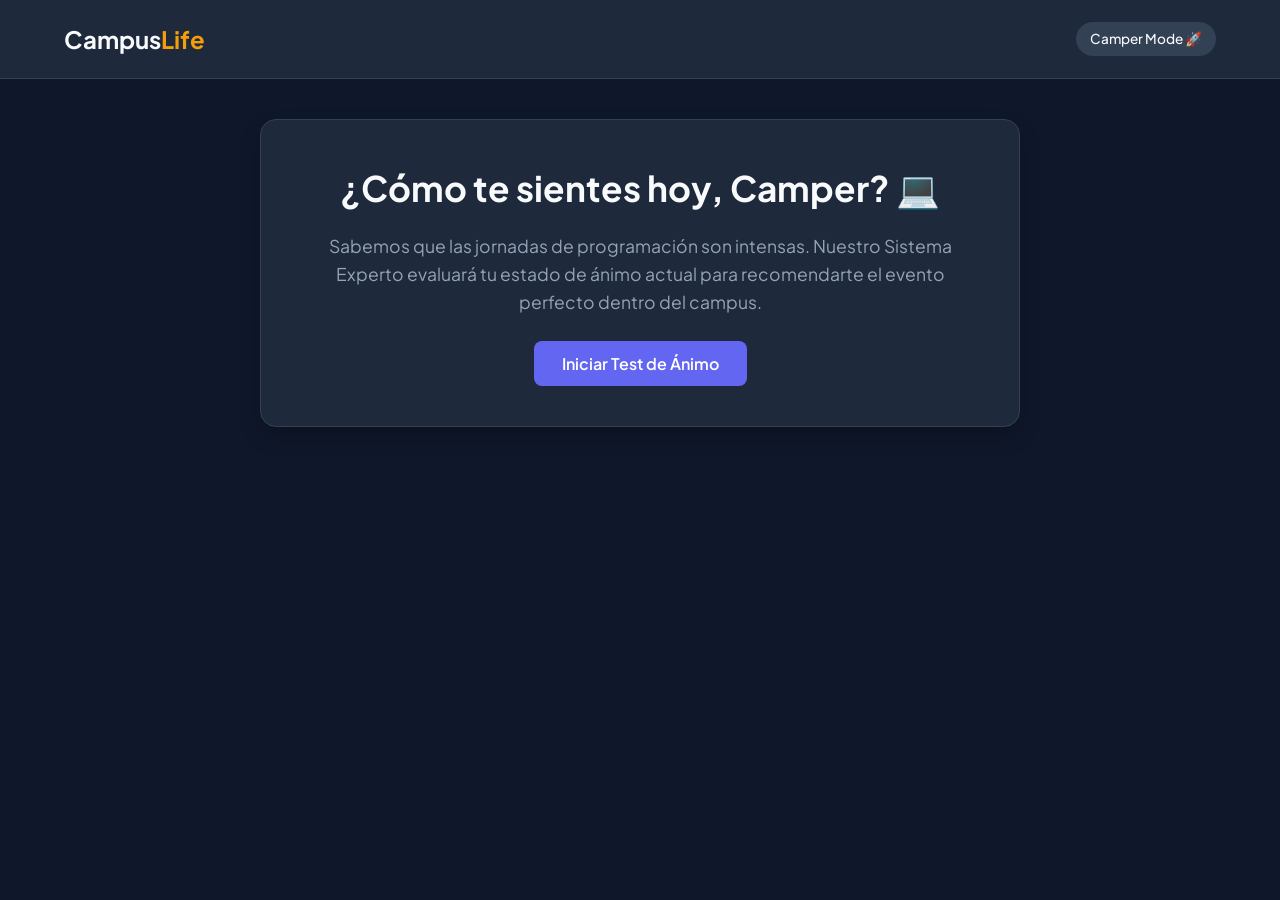
==== index.html @ 6d3b7e1e "feat: :sparkles: Se creó la estructura base de CampusLife" ====
<!DOCTYPE html>
<html lang="es">
<head>
    <meta charset="UTF-8">
    <meta name="viewport" content="width=device-width, initial-scale=1.0">
    <title>Campuslands - Mood Event Matcher</title>
    <link rel="stylesheet" href="css/styles.css">
    <link rel="preconnect" href="https://fonts.googleapis.com">
    <link rel="preconnect" href="https://fonts.gstatic.com" crossorigin>
    <link href="https://fonts.googleapis.com/css2?family=Plus+Jakarta+Sans:wght@400;500;700&display=swap" rel="stylesheet">
</head>
<body>

    <header class="navbar">
        <div class="logo">Campus<span>Life</span></div>
        <div class="user-badge">Camper Mode 🚀</div>
    </header>

    <main class="container">
        <section id="welcome-screen" class="card text-center">
            <h1>¿Cómo te sientes hoy, Camper? 💻</h1>
            <p>Sabemos que las jornadas de programación son intensas. Nuestro Sistema Experto evaluará tu estado de ánimo actual para recomendarte el evento perfecto dentro del campus.</p>
            <button id="start-survey-btn" class="btn btn-primary">Iniciar Test de Ánimo</button>
        </section>

        <section id="survey-screen" class="card hidden">
            <div class="progress-bar-container">
                <div id="progress-bar" class="progress-bar"></div>
            </div>
            <div id="question-container">
                </div>
        </section>

        <section id="results-screen" class="hidden">
            <div class="card result-header">
                <h2>Tu diagnóstico de Camper es: <span id="mood-diagnosis">...</span></h2>
                <p id="mood-description">...</p>
                <button id="retry-btn" class="btn btn-secondary">Repetir Encuesta</button>
            </div>

            <h3 class="section-title">Eventos Recomendados para Ti</h3>
            <div id="events-grid" class="events-grid">
                </div>
        </section>
    </main>

    <script type="module" src="js/app.js"></script>
</body>
</html>
---- css/styles.css ----
:root {
    --bg-color: #0f172a;
    --card-bg: #1e293b;
    --text-main: #f8fafc;
    --text-muted: #94a3b8;
    --primary: #6366f1;
    --primary-hover: #4f46e5;
    --accent: #f59e0b;
    --success: #10b981;
}

* {
    margin: 0;
    padding: 0;
    box-sizing: border-box;
    font-family: 'Plus Jakarta Sans', sans-serif;
}

body {
    background-color: var(--bg-color);
    color: var(--text-main);
    line-height: 1.6;
    padding-bottom: 40px;
}

.navbar {
    display: flex;
    justify-content: space-between;
    align-items: center;
    padding: 20px 5%;
    background-color: var(--card-bg);
    border-bottom: 1px solid #334155;
}

.logo {
    font-size: 1.5rem;
    font-weight: 700;
}

.logo span {
    color: var(--accent);
}

.user-badge {
    background-color: #334155;
    padding: 6px 14px;
    border-radius: 20px;
    font-size: 0.85rem;
    font-weight: 500;
}

.container {
    max-width: 800px;
    margin: 40px auto;
    padding: 0 20px;
}

.card {
    background-color: var(--card-bg);
    padding: 40px;
    border-radius: 16px;
    border: 1px solid #334155;
    box-shadow: 0 10px 25px -5px rgba(0, 0, 0, 0.3);
    margin-bottom: 30px;
}

.text-center {
    text-align: center;
}

h1 {
    font-size: 2.2rem;
    margin-bottom: 15px;
}

p {
    color: var(--text-muted);
    margin-bottom: 25px;
    font-size: 1.1rem;
}

.btn {
    padding: 12px 28px;
    border: none;
    border-radius: 8px;
    font-size: 1rem;
    font-weight: 600;
    cursor: pointer;
    transition: all 0.2s ease;
}

.btn-primary {
    background-color: var(--primary);
    color: white;
}

.btn-primary:hover {
    background-color: var(--primary-hover);
}

.btn-secondary {
    background-color: #475569;
    color: white;
}

.btn-secondary:hover {
    background-color: #334155;
}

.hidden {
    display: none !important;
}

/* Sistema de Encuesta */
.progress-bar-container {
    background-color: #334155;
    height: 6px;
    border-radius: 3px;
    margin-bottom: 30px;
    overflow: hidden;
}

.progress-bar {
    background-color: var(--accent);
    height: 100%;
    width: 0%;
    transition: width 0.3s ease;
}

.options-list {
    display: flex;
    flex-direction: column;
    gap: 15px;
    margin-top: 25px;
}

.option-btn {
    background-color: #334155;
    color: var(--text-main);
    padding: 16px;
    border: 2px solid transparent;
    border-radius: 10px;
    text-align: left;
    cursor: pointer;
    font-size: 1rem;
    transition: all 0.2s;
}

.option-btn:hover {
    border-color: var(--primary);
    background-color: #475569;
}

/* Grid de Eventos */
.section-title {
    margin: 40px 0 20px 0;
    font-size: 1.5rem;
}

.events-grid {
    display: grid;
    grid-template-columns: repeat(auto-fit, minmax(280px, 1fr));
    gap: 20px;
}

.event-card {
    background-color: var(--card-bg);
    border: 1px solid #334155;
    border-radius: 12px;
    overflow: hidden;
    transition: transform 0.2s;
}

.event-card:hover {
    transform: translateY(-5px);
}

.event-content {
    padding: 20px;
}

.event-tag {
    display: inline-block;
    background-color: #312e81;
    color: #a5b4fc;
    padding: 4px 10px;
    border-radius: 4px;
    font-size: 0.75rem;
    font-weight: 700;
    text-transform: uppercase;
    margin-bottom: 12px;
}

.event-title {
    font-size: 1.25rem;
    margin-bottom: 8px;
}

.event-time {
    font-size: 0.85rem;
    color: var(--accent);
    margin-bottom: 10px;
}

.result-header h2 span {
    color: var(--success);
}
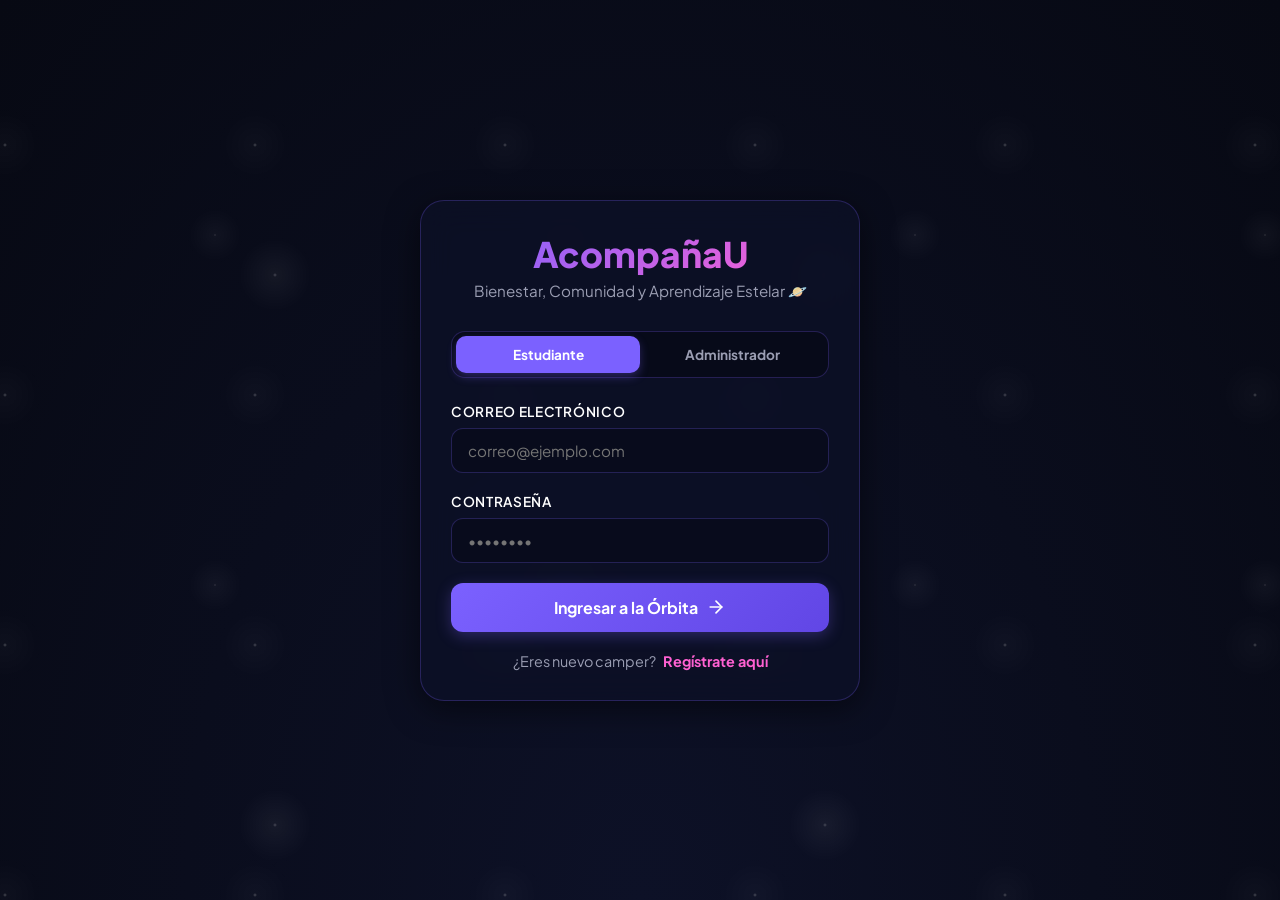
==== commit 1f1482ed: "feat: :sparkles: Actualize el codigo Actualize el codigo implementando varios archivos y con una mej" ====
--- a/index.html
+++ b/index.html
@@ -3,47 +3,460 @@
 <head>
     <meta charset="UTF-8">
     <meta name="viewport" content="width=device-width, initial-scale=1.0">
-    <title>Campuslands - Mood Event Matcher</title>
+    <title>AcompañaU - Portal Camper</title>
     <link rel="stylesheet" href="css/styles.css">
     <link rel="preconnect" href="https://fonts.googleapis.com">
     <link rel="preconnect" href="https://fonts.gstatic.com" crossorigin>
-    <link href="https://fonts.googleapis.com/css2?family=Plus+Jakarta+Sans:wght@400;500;700&display=swap" rel="stylesheet">
+    <link href="https://fonts.googleapis.com/css2?family=Plus+Jakarta+Sans:wght@400;500;600;700;800&display=swap" rel="stylesheet">
 </head>
 <body>
 
-    <header class="navbar">
-        <div class="logo">Campus<span>Life</span></div>
-        <div class="user-badge">Camper Mode 🚀</div>
-    </header>
-
-    <main class="container">
-        <section id="welcome-screen" class="card text-center">
-            <h1>¿Cómo te sientes hoy, Camper? 💻</h1>
-            <p>Sabemos que las jornadas de programación son intensas. Nuestro Sistema Experto evaluará tu estado de ánimo actual para recomendarte el evento perfecto dentro del campus.</p>
-            <button id="start-survey-btn" class="btn btn-primary">Iniciar Test de Ánimo</button>
-        </section>
-
-        <section id="survey-screen" class="card hidden">
-            <div class="progress-bar-container">
-                <div id="progress-bar" class="progress-bar"></div>
-            </div>
-            <div id="question-container">
-                </div>
-        </section>
-
-        <section id="results-screen" class="hidden">
-            <div class="card result-header">
-                <h2>Tu diagnóstico de Camper es: <span id="mood-diagnosis">...</span></h2>
-                <p id="mood-description">...</p>
-                <button id="retry-btn" class="btn btn-secondary">Repetir Encuesta</button>
-            </div>
-
-            <h3 class="section-title">Eventos Recomendados para Ti</h3>
-            <div id="events-grid" class="events-grid">
-                </div>
-        </section>
-    </main>
-
+    <!-- Contenedor del Simulador Móvil (Mobile First) -->
+    <div class="phone-simulator-frame">
+        
+        <!-- Barra de Estado Simulada -->
+        <div class="phone-status-bar">
+            <span id="simulator-time">09:41</span>
+            <div class="phone-status-icons">
+                <!-- SVG señal wifi -->
+                <svg width="12" height="12" viewBox="0 0 24 24" fill="currentColor">
+                    <path d="M12 21l-12-12c2.5-2.5 6-4 12-4s9.5 1.5 12 4l-12 12z"/>
+                </svg>
+                <!-- SVG señal móvil -->
+                <svg width="12" height="12" viewBox="0 0 24 24" fill="currentColor">
+                    <rect x="2" y="14" width="3" height="6" rx="1"/>
+                    <rect x="7" y="11" width="3" height="9" rx="1"/>
+                    <rect x="12" y="7" width="3" height="13" rx="1"/>
+                    <rect x="17" y="3" width="3" height="17" rx="1"/>
+                </svg>
+                <!-- SVG batería -->
+                <svg width="16" height="12" viewBox="0 0 24 24" fill="none" stroke="currentColor" stroke-width="2" stroke-linecap="round">
+                    <rect x="2" y="6" width="16" height="12" rx="2"/>
+                    <line x1="22" y1="10" x2="22" y2="14"/>
+                    <fill>currentColor</fill>
+                </svg>
+            </div>
+        </div>
+
+        <!-- Encabezado de la App -->
+        <header id="app-main-header" class="student-header">
+            <span class="app-brand glow-text-purple">AcompañaU</span>
+            <span id="header-user-badge" class="student-badge">Camper Mode 🚀</span>
+        </header>
+
+        <!-- Área de Contenido Principal (SPA Router) -->
+        <div id="phone-content" class="phone-content-area">
+            
+            <!-- VISTA 0: SETUP DE INTERESES (Filtro inicial) -->
+            <section id="view-setup" class="view-container setup-screen hidden">
+                <div style="margin-top: 10px;">
+                    <h2 class="glow-text-purple" style="font-size: 1.5rem; margin-bottom: 8px;">¡Bienvenido!</h2>
+                    <p style="font-size: 0.85rem; line-height: 1.4;">¿Qué te gusta? Selecciona tus áreas de interés para personalizar tu órbita.</p>
+                </div>
+                <div class="interests-grid" id="setup-interests-list">
+                    <!-- Dinámico: Categorías de intereses -->
+                </div>
+                <button id="setup-continue-btn" class="cosmic-btn">
+                    <span>Continuar</span>
+                    <svg width="16" height="16" viewBox="0 0 24 24" fill="none" stroke="currentColor" stroke-width="2"><path d="M5 12h14M12 5l7 7-7 7"/></svg>
+                </button>
+            </section>
+
+            <!-- VISTA 1: INICIO (Dashboard Estudiante) -->
+            <section id="view-home" class="view-container">
+                <div class="welcome-banner">
+                    <h2 id="home-greeting" style="font-size: 1.15rem; margin-bottom: 4px;">¡Hola, Camper! 💻</h2>
+                    <p style="font-size: 0.75rem; margin-bottom: 0; color: #d0d2ff;">Explora tus actividades programadas y cuida tu bienestar hoy.</p>
+                </div>
+
+                <!-- Calendario de actividades -->
+                <div class="calendar-card">
+                    <div class="calendar-header">
+                        <button class="calendar-nav-btn" id="cal-prev-btn">&lt;</button>
+                        <span id="calendar-month-year">Mayo 2026</span>
+                        <button class="calendar-nav-btn" id="cal-next-btn">&gt;</button>
+                    </div>
+                    <div class="calendar-days-grid" id="calendar-grid">
+                        <!-- Dinámico: Días del calendario -->
+                    </div>
+                </div>
+
+                <!-- Actividades destacadas -->
+                <h3 style="font-size: 1rem; margin-bottom: 12px; font-weight: 700;">Actividades Destacadas</h3>
+                <div id="featured-activities-list">
+                    <!-- Dinámico: Cards horizontales de actividades -->
+                </div>
+            </section>
+
+            <!-- VISTA 2: EXPLORAR -->
+            <section id="view-explore" class="view-container hidden">
+                <div style="margin-bottom: 15px;">
+                    <h2 style="font-size: 1.25rem; margin-bottom: 4px;">Recomendado para ti</h2>
+                    <p style="font-size: 0.75rem; margin-bottom: 0;">Explora las áreas que se alinean con tu perfil.</p>
+                </div>
+
+                <!-- Buscador de actividades -->
+                <div class="form-group" style="margin-bottom: 15px;">
+                    <input type="text" id="explore-search-input" class="form-input" placeholder="Buscar actividades, talleres..." style="padding: 10px 14px; font-size: 0.85rem;">
+                </div>
+
+                <!-- Lista de categorías e intereses -->
+                <div class="explore-cat-grid" id="explore-categories-list">
+                    <!-- Dinámico: Categorías recomendadas con conteo -->
+                </div>
+
+                <!-- Resultados de búsqueda / Categoría seleccionada -->
+                <div id="explore-results-section" style="margin-top: 20px;">
+                    <h3 id="explore-results-title" style="font-size: 0.95rem; margin-bottom: 12px; display: none;">Actividades Disponibles</h3>
+                    <div id="explore-activities-list">
+                        <!-- Dinámico: Lista de actividades filtradas -->
+                    </div>
+                </div>
+            </section>
+
+            <!-- VISTA 3: BIENESTAR (Cuestionarios, Tests, Horarios) -->
+            <section id="view-wellbeing" class="view-container hidden">
+                
+                <!-- Menu Principal de Bienestar -->
+                <div id="wellbeing-menu">
+                    <h2 style="font-size: 1.25rem; margin-bottom: 16px;">Centro de Bienestar</h2>
+                    
+                    <!-- Card 1: ¿Cómo te sientes hoy? -->
+                    <div class="glass-panel" style="padding: 16px; margin-bottom: 16px; border-color: rgba(0, 229, 255, 0.2); cursor: pointer;" id="btn-trigger-mood-check">
+                        <div style="display: flex; align-items: center; gap: 12px; margin-bottom: 8px;">
+                            <span style="font-size: 1.8rem;">❤️</span>
+                            <div>
+                                <h3 style="font-size: 0.95rem; font-weight: 700;">Diagnóstico de Ánimo Diario</h3>
+                                <p style="font-size: 0.7rem; margin-bottom: 0; color: var(--text-dust);">¿Cómo te sientes hoy? Recibe orientación inmediata.</p>
+                            </div>
+                        </div>
+                    </div>
+
+                    <!-- Card 2: Tests Especialistas (Sistema Experto) -->
+                    <div class="glass-panel" style="padding: 16px; margin-bottom: 16px; border-color: rgba(255, 97, 210, 0.2);" id="wellbeing-tests-hub">
+                        <h3 style="font-size: 0.95rem; font-weight: 700; margin-bottom: 10px; color: var(--cosmic-pink);">Tests del Sistema Experto</h3>
+                        <div id="available-expert-tests" style="display: flex; flex-direction: column; gap: 10px;">
+                            <!-- Dinámico: Listado de tests para tomar -->
+                        </div>
+                    </div>
+
+                    <!-- Card 3: Horarios de Soporte y Citas -->
+                    <div class="glass-panel" style="padding: 16px; border-color: rgba(123, 97, 255, 0.2);">
+                        <h3 style="font-size: 0.95rem; font-weight: 700; margin-bottom: 10px; color: var(--cosmic-purple);">Atención de Psicología</h3>
+                        <p style="font-size: 0.75rem; color: var(--text-dust); margin-bottom: 12px;">Agenda una sesión de apoyo confidencial.</p>
+                        
+                        <div class="schedule-item">
+                            <span class="schedule-day">Lunes a Viernes</span>
+                            <span class="schedule-time">8:00 AM - 12:00 PM</span>
+                        </div>
+                        <div class="schedule-item" style="margin-bottom: 15px;">
+                            <span class="schedule-day">Lunes a Viernes</span>
+                            <span class="schedule-time">2:00 PM - 6:00 PM</span>
+                        </div>
+                        
+                        <button id="btn-trigger-appointment-booking" class="cosmic-btn" style="padding: 10px; font-size: 0.85rem;">
+                            <span>Agendar Cita de Bienestar</span>
+                        </button>
+                    </div>
+                </div>
+
+                <!-- Formulario 3.1: Diagnóstico de Ánimo Diario -->
+                <div id="wellbeing-mood-form" class="hidden">
+                    <button class="cosmic-btn cosmic-btn-secondary" style="padding: 6px 12px; font-size: 0.75rem; width: auto; margin-bottom: 15px;" id="btn-back-to-wellbeing-menu">
+                        &larr; Volver
+                    </button>
+                    <h2 class="glow-text-purple" style="font-size: 1.3rem; margin-bottom: 8px;">¿Cómo te sientes hoy?</h2>
+                    <p style="font-size: 0.8rem; line-height: 1.4;">Tu bienestar es importante para nosotros. Selecciona cómo te has sentido en las últimas horas.</p>
+                    
+                    <div class="emoji-selection-row">
+                        <button class="emoji-btn" data-mood="muy-bien" title="Muy bien">😊</button>
+                        <button class="emoji-btn" data-mood="bien" title="Bien">🙂</button>
+                        <button class="emoji-btn" data-mood="regular" title="Regular">😐</button>
+                        <button class="emoji-btn" data-mood="mal" title="Mal">🙁</button>
+                        <button class="emoji-btn" data-mood="muy-mal" title="Muy mal">😩</button>
+                    </div>
+
+                    <div class="difficulty-slider-container">
+                        <p style="font-size: 0.85rem; font-weight: 700; margin-bottom: 5px;">¿Qué tan difícil ha sido realizar tus actividades diarias?</p>
+                        <input type="range" min="0" max="10" value="5" class="difficulty-slider" id="mood-difficulty-slider">
+                        <div class="slider-labels">
+                            <span>Nada difícil (0)</span>
+                            <span id="slider-current-val" style="color: var(--cosmic-blue); font-weight: bold;">5</span>
+                            <span>Muy difícil (10)</span>
+                        </div>
+                    </div>
+
+                    <div class="form-group">
+                        <label for="mood-notes" class="form-label" style="font-size: 0.75rem;">¿Quieres agregar algún detalle? (Opcional)</label>
+                        <textarea id="mood-notes" class="form-input" style="height: 60px; font-size: 0.85rem; resize: none;" placeholder="Comentarios sobre tu día o estrés académico..."></textarea>
+                    </div>
+
+                    <button id="mood-submit-btn" class="cosmic-btn">
+                        <span>Continuar</span>
+                    </button>
+                </div>
+
+                <!-- Formulario 3.2: Ejecución de Test del Sistema Experto -->
+                <div id="wellbeing-test-runner" class="hidden">
+                    <button class="cosmic-btn cosmic-btn-secondary" style="padding: 6px 12px; font-size: 0.75rem; width: auto; margin-bottom: 15px;" id="btn-back-test-runner">
+                        &larr; Cancelar Test
+                    </button>
+                    <h2 id="runner-test-title" class="glow-text-pink" style="font-size: 1.2rem; margin-bottom: 8px;">Test</h2>
+                    <div class="survey-progress-bar">
+                        <div class="survey-progress-fill" id="runner-progress-fill"></div>
+                    </div>
+                    <div id="runner-question-card" class="glass-panel" style="padding: 20px; border-color: rgba(255,255,255,0.05); margin-bottom: 20px;">
+                        <h3 id="runner-question-text" style="font-size: 0.95rem; line-height: 1.4; margin-bottom: 15px;">¿Pregunta?</h3>
+                        <div id="runner-options-container">
+                            <!-- Dinámico: Opciones del test -->
+                        </div>
+                    </div>
+                </div>
+
+                <!-- Formulario 3.3: Agendamiento de Citas -->
+                <div id="wellbeing-booking-form" class="hidden">
+                    <button class="cosmic-btn cosmic-btn-secondary" style="padding: 6px 12px; font-size: 0.75rem; width: auto; margin-bottom: 15px;" id="btn-back-booking-form">
+                        &larr; Volver
+                    </button>
+                    <h2 style="font-size: 1.2rem; margin-bottom: 15px;">Agendar Cita de Psicología</h2>
+                    
+                    <div class="form-group">
+                        <label for="book-date" class="form-label" style="font-size: 0.75rem;">Selecciona una Fecha</label>
+                        <input type="date" id="book-date" class="form-input" required>
+                    </div>
+
+                    <div class="form-group">
+                        <label for="book-time" class="form-label" style="font-size: 0.75rem;">Horario Disponible</label>
+                        <select id="book-time" class="form-select" required>
+                            <option value="09:00 a.m. - 10:00 a.m.">09:00 a.m. - 10:00 a.m.</option>
+                            <option value="10:30 a.m. - 11:30 a.m.">10:30 a.m. - 11:30 a.m.</option>
+                            <option value="02:00 p.m. - 03:00 p.m.">02:00 p.m. - 03:00 p.m.</option>
+                            <option value="04:30 p.m. - 05:30 p.m.">04:30 p.m. - 05:30 p.m.</option>
+                        </select>
+                    </div>
+
+                    <div class="form-group">
+                        <label for="book-reason" class="form-label" style="font-size: 0.75rem;">Motivo de Consulta</label>
+                        <textarea id="book-reason" class="form-input" style="height: 80px; font-size: 0.85rem; resize: none;" placeholder="Breve descripción de cómo te podemos ayudar..." required></textarea>
+                    </div>
+
+                    <button id="book-submit-btn" class="cosmic-btn">
+                        <span>Confirmar y Agendar Cita</span>
+                    </button>
+                </div>
+
+                <!-- Formulario 3.4: Pantalla de Resultados de Test/Evaluaciones -->
+                <div id="wellbeing-results-screen" class="hidden">
+                    <h2 style="font-size: 1.25rem; text-align: center; margin-bottom: 15px;">Resultado del Diagnóstico</h2>
+                    
+                    <div class="glass-panel text-center" style="padding: 24px 20px; border-color: rgba(0, 229, 255, 0.2); margin-bottom: 20px;">
+                        <div id="result-badge-emoji" class="mood-result-avatar">😊</div>
+                        <h3 id="result-diagnosis-title" class="glow-text-purple" style="font-size: 1.15rem; margin-bottom: 10px;">Equilibrado</h3>
+                        <p id="result-diagnosis-desc" style="font-size: 0.8rem; line-height: 1.4; color: var(--text-dust); margin-bottom: 0;">Tu diagnóstico está listo.</p>
+                    </div>
+
+                    <!-- Canales de acción dinámica -->
+                    <div id="result-action-channels" style="display: flex; flex-direction: column; gap: 12px;">
+                        <!-- WhatsApp button -->
+                        <a href="https://wa.me/573000000000?text=Hola,%20soy%20estudiante%20de%20Campuslands%20y%20necesito%20apoyo%20emocional." target="_blank" class="cosmic-btn mood-whatsapp-btn" style="text-decoration: none;" id="result-whatsapp-btn">
+                            <span style="font-size: 1.2rem; margin-right: 4px;">💬</span>
+                            <span>Hablar por WhatsApp</span>
+                        </a>
+
+                        <button id="result-view-schedules-btn" class="cosmic-btn cosmic-btn-secondary">
+                            <span>Ver Horarios de Atención</span>
+                        </button>
+                        
+                        <button id="result-back-home-btn" class="cosmic-btn">
+                            <span>Volver al Inicio</span>
+                        </button>
+                    </div>
+                </div>
+
+            </section>
+
+            <!-- VISTA 4: PERFIL -->
+            <section id="view-profile" class="view-container hidden">
+                <div class="profile-card">
+                    <div id="profile-avatar" style="font-size: 3.5rem; line-height: 80px; width: 80px; height: 80px; border-radius: 50%; border: 2px solid var(--cosmic-purple); box-shadow: 0 0 15px var(--cosmic-purple-glow); background: rgba(255,255,255,0.05); margin: 0 auto 10px auto; display: flex; align-items: center; justify-content: center;">
+                        👨‍🚀
+                    </div>
+                    <h2 id="profile-name" style="font-size: 1.15rem; font-weight: 700; margin-bottom: 2px;">María González</h2>
+                    <p id="profile-info" style="font-size: 0.75rem; color: var(--text-dust); margin-bottom: 0;">Estudiante de Psicología &bull; 4º Semestre</p>
+                </div>
+
+                <div style="display: flex; flex-direction: column; gap: 8px;">
+                    <!-- Mis Intereses -->
+                    <div class="profile-option-row" id="profile-btn-interests">
+                        <div class="profile-option-left">
+                            <span>🌟</span>
+                            <span>Mis áreas de interés</span>
+                        </div>
+                        <span style="color: var(--text-dust); font-size: 0.8rem;">&rsaquo;</span>
+                    </div>
+
+                    <!-- Mis Actividades -->
+                    <div class="profile-option-row" id="profile-btn-activities">
+                        <div class="profile-option-left">
+                            <span>📅</span>
+                            <span>Mis actividades inscritas</span>
+                        </div>
+                        <span style="color: var(--text-dust); font-size: 0.8rem;">&rsaquo;</span>
+                    </div>
+
+                    <!-- Historial de Bienestar -->
+                    <div class="profile-option-row" id="profile-btn-history">
+                        <div class="profile-option-left">
+                            <span>❤️</span>
+                            <span>Historial de bienestar</span>
+                        </div>
+                        <span style="color: var(--text-dust); font-size: 0.8rem;">&rsaquo;</span>
+                    </div>
+
+                    <!-- Mis Citas -->
+                    <div class="profile-option-row" id="profile-btn-appointments">
+                        <div class="profile-option-left">
+                            <span>⏰</span>
+                            <span>Mis citas agendadas</span>
+                        </div>
+                        <span style="color: var(--text-dust); font-size: 0.8rem;">&rsaquo;</span>
+                    </div>
+
+                    <!-- Ver Guías -->
+                    <div class="profile-option-row" id="profile-btn-guides">
+                        <div class="profile-option-left">
+                            <span>📖</span>
+                            <span>Biblioteca de Guías de Bienestar</span>
+                        </div>
+                        <span style="color: var(--text-dust); font-size: 0.8rem;">&rsaquo;</span>
+                    </div>
+
+                    <!-- Cerrar Sesión -->
+                    <div class="profile-option-row" id="profile-btn-logout" style="border-color: rgba(255, 59, 48, 0.2); margin-top: 15px;">
+                        <div class="profile-option-left" style="color: #ff8e89;">
+                            <span>🌌</span>
+                            <span>Salir de la órbita (Cerrar Sesión)</span>
+                        </div>
+                    </div>
+                </div>
+
+                <!-- Sub-Paneles Flotantes/Desplegables en Perfil -->
+                <div id="profile-subpanels-container">
+                    
+                    <!-- Sub-panel: Mis Intereses -->
+                    <div id="subpanel-interests" class="glass-panel hidden" style="padding: 16px; margin-top: 15px; border-color: var(--cosmic-blue);">
+                        <h3 style="font-size: 0.95rem; margin-bottom: 12px;">Editar mis intereses</h3>
+                        <div class="interests-grid" id="profile-interests-edit-list" style="grid-template-columns: 1fr; gap: 8px;">
+                            <!-- Dinámico: Lista de edición de intereses -->
+                        </div>
+                        <button id="profile-save-interests-btn" class="cosmic-btn" style="margin-top: 12px; padding: 10px;">
+                            <span>Guardar Intereses</span>
+                        </button>
+                    </div>
+
+                    <!-- Sub-panel: Mis Actividades -->
+                    <div id="subpanel-activities" class="glass-panel hidden" style="padding: 16px; margin-top: 15px;">
+                        <h3 style="font-size: 0.95rem; margin-bottom: 12px;">Actividades en las que participo</h3>
+                        <div id="profile-enrolled-activities-list">
+                            <!-- Dinámico: Actividades inscritas -->
+                        </div>
+                    </div>
+
+                    <!-- Sub-panel: Historial de Bienestar -->
+                    <div id="subpanel-history" class="glass-panel hidden" style="padding: 16px; margin-top: 15px;">
+                        <h3 style="font-size: 0.95rem; margin-bottom: 12px;">Tus últimos estados de ánimo</h3>
+                        <div id="profile-wellbeing-history-list" class="wellbeing-tracker-log">
+                            <!-- Dinámico: Lista de registros de ánimo -->
+                        </div>
+                    </div>
+
+                    <!-- Sub-panel: Mis Citas -->
+                    <div id="subpanel-appointments" class="glass-panel hidden" style="padding: 16px; margin-top: 15px;">
+                        <h3 style="font-size: 0.95rem; margin-bottom: 12px;">Tus citas de apoyo</h3>
+                        <div id="profile-appointments-list">
+                            <!-- Dinámico: Citas programadas -->
+                        </div>
+                    </div>
+
+                    <!-- Sub-panel: Biblioteca de Guías -->
+                    <div id="subpanel-guides" class="glass-panel hidden" style="padding: 16px; margin-top: 15px;">
+                        <h3 style="font-size: 0.95rem; margin-bottom: 12px;">Biblioteca de Guías y Recursos</h3>
+                        <div id="profile-guides-list" style="display: flex; flex-direction: column; gap: 10px;">
+                            <!-- Dinámico: Lista de guías académicas/emocionales -->
+                        </div>
+                    </div>
+
+                </div>
+            </section>
+        </div>
+
+        <!-- DETALLE DE ACTIVIDAD (Drawer Flotante overlay) -->
+        <div id="activity-detail-drawer" class="activity-overlay hidden">
+            <button class="overlay-close-btn" id="btn-close-activity-drawer">&times;</button>
+            <img src="" alt="Banner de Actividad" class="activity-overlay-image" id="activity-drawer-img">
+            
+            <div class="activity-detail-body">
+                <span class="activity-card-category" id="activity-drawer-category">Categoría</span>
+                <h2 id="activity-drawer-title" style="font-size: 1.3rem; margin: 4px 0 12px 0; line-height: 1.3;">Título de Actividad</h2>
+                
+                <div class="detail-info-row">
+                    <!-- SVG Calendario -->
+                    <svg viewBox="0 0 24 24" stroke-width="2" stroke-linecap="round" stroke-linejoin="round"><rect x="3" y="4" width="18" height="18" rx="2" ry="2"></rect><line x1="16" y1="2" x2="16" y2="6"></line><line x1="8" y1="2" x2="8" y2="6"></line><line x1="3" y1="10" x2="21" y2="10"></line></svg>
+                    <span id="activity-drawer-date">24 de Mayo, 2026</span>
+                </div>
+                
+                <div class="detail-info-row">
+                    <!-- SVG Reloj -->
+                    <svg viewBox="0 0 24 24" stroke-width="2" stroke-linecap="round" stroke-linejoin="round"><circle cx="12" cy="12" r="10"></circle><polyline points="12 6 12 12 16 14"></polyline></svg>
+                    <span id="activity-drawer-time">4:00 p.m. - 6:00 p.m.</span>
+                </div>
+
+                <div class="detail-info-row">
+                    <!-- SVG Pin ubicación -->
+                    <svg viewBox="0 0 24 24" stroke-width="2" stroke-linecap="round" stroke-linejoin="round"><path d="M21 10c0 7-9 13-9 13s-9-6-9-13a9 9 0 0 1 18 0z"></path><circle cx="12" cy="10" r="3"></circle></svg>
+                    <span id="activity-drawer-location">Aula de Arte, Bloque C</span>
+                </div>
+
+                <div class="detail-info-row" style="margin-bottom: 20px;">
+                    <!-- SVG Grupo de Personas -->
+                    <svg viewBox="0 0 24 24" stroke-width="2" stroke-linecap="round" stroke-linejoin="round"><path d="M17 21v-2a4 4 0 0 0-4-4H5a4 4 0 0 0-4 4v2"></path><circle cx="9" cy="7" r="4"></circle><path d="M23 21v-2a4 4 0 0 0-3-3.87"></path><path d="M16 3.13a4 4 0 0 1 0 7.75"></path></svg>
+                    <span id="activity-drawer-spots">Cupos disponibles: 15</span>
+                </div>
+
+                <div style="border-top: 1px solid rgba(255,255,255,0.1); padding-top: 15px; margin-bottom: 25px;">
+                    <h3 style="font-size: 0.95rem; margin-bottom: 8px; font-weight: 700;">Descripción</h3>
+                    <p style="font-size: 0.8rem; line-height: 1.5; color: var(--text-dust);" id="activity-drawer-desc">Descripción detallada...</p>
+                </div>
+
+                <button id="activity-drawer-action-btn" class="cosmic-btn">
+                    <span>Inscribirme en esta actividad</span>
+                </button>
+            </div>
+        </div>
+
+        <!-- Barra de Navegación Inferior -->
+        <nav id="app-nav-bar" class="bottom-nav-bar">
+            <div class="nav-item active" data-view="home">
+                <svg viewBox="0 0 24 24" stroke-width="2" stroke-linecap="round" stroke-linejoin="round"><path d="M3 9l9-7 9 7v11a2 2 0 0 1-2 2H5a2 2 0 0 1-2-2z"></path><polyline points="9 22 9 12 15 12 15 22"></polyline></svg>
+                <span>Inicio</span>
+            </div>
+            <div class="nav-item" data-view="explore">
+                <svg viewBox="0 0 24 24" stroke-width="2" stroke-linecap="round" stroke-linejoin="round"><circle cx="11" cy="11" r="8"></circle><line x1="21" y1="21" x2="16.65" y2="16.65"></line></svg>
+                <span>Explorar</span>
+            </div>
+            <div class="nav-item" data-view="wellbeing">
+                <svg viewBox="0 0 24 24" stroke-width="2" stroke-linecap="round" stroke-linejoin="round"><path d="M20.84 4.61a5.5 5.5 0 0 0-7.78 0L12 5.67l-1.06-1.06a5.5 5.5 0 0 0-7.78 7.78l1.06 1.06L12 21.23l7.78-7.78 1.06-1.06a5.5 5.5 0 0 0 0-7.78z"></path></svg>
+                <span>Bienestar</span>
+            </div>
+            <div class="nav-item" data-view="profile">
+                <svg viewBox="0 0 24 24" stroke-width="2" stroke-linecap="round" stroke-linejoin="round"><path d="M20 21v-2a4 4 0 0 0-4-4H8a4 4 0 0 0-4 4v2"></path><circle cx="12" cy="7" r="4"></circle></svg>
+                <span>Perfil</span>
+            </div>
+        </nav>
+
+    </div>
+
+    <!-- Cargar Scripts Modulares -->
     <script type="module" src="js/app.js"></script>
 </body>
 </html>
--- a/css/styles.css
+++ b/css/styles.css
@@ -1,207 +1,1010 @@
+/* AcompañaU - Cosmic Design System (Estilo del Espacio Exterior) */
+
 :root {
-    --bg-color: #0f172a;
-    --card-bg: #1e293b;
-    --text-main: #f8fafc;
-    --text-muted: #94a3b8;
-    --primary: #6366f1;
-    --primary-hover: #4f46e5;
-    --accent: #f59e0b;
-    --success: #10b981;
+    --space-bg-dark: #070913;
+    --space-bg-light: #0d1127;
+    --space-card: rgba(13, 17, 39, 0.75);
+    --space-card-hover: rgba(22, 28, 61, 0.85);
+    --space-border: rgba(123, 97, 255, 0.25);
+    --space-border-hover: rgba(255, 97, 210, 0.4);
+    
+    /* Cosmic Palette */
+    --cosmic-purple: #7b61ff;
+    --cosmic-purple-glow: rgba(123, 97, 255, 0.4);
+    --cosmic-pink: #ff61d2;
+    --cosmic-blue: #00e5ff;
+    
+    /* Risk Levels (Aurora-inspired) */
+    --aurora-green: #00e5a3;
+    --nova-orange: #ff9100;
+    --supernova-red: #ff3b30;
+    
+    /* Text Colors */
+    --text-stellar: #ffffff;
+    --text-dust: #9b9eb3;
+    --text-dark: #121420;
+    
+    /* Device Sizing */
+    --mobile-width: 412px;
+    --mobile-height: 846px;
 }
 
 * {
     margin: 0;
     padding: 0;
     box-sizing: border-box;
-    font-family: 'Plus Jakarta Sans', sans-serif;
-}
-
+    font-family: 'Plus Jakarta Sans', 'Segoe UI', Tahoma, Geneva, Verdana, sans-serif;
+    -webkit-tap-highlight-color: transparent;
+}
+
+/* Cosmic Twinkling Stars Background */
 body {
-    background-color: var(--bg-color);
-    color: var(--text-main);
-    line-height: 1.6;
-    padding-bottom: 40px;
-}
-
-.navbar {
+    background: radial-gradient(ellipse at bottom, var(--space-bg-light) 0%, var(--space-bg-dark) 100%);
+    color: var(--text-stellar);
+    min-height: 100vh;
+    display: flex;
+    justify-content: center;
+    align-items: center;
+    overflow-x: hidden;
+    position: relative;
+}
+
+body::before {
+    content: "";
+    position: fixed;
+    top: 0;
+    left: 0;
+    width: 100%;
+    height: 100%;
+    background-image: 
+        radial-gradient(white, rgba(255,255,255,.2) 2px, transparent 40px),
+        radial-gradient(white, rgba(255,255,255,.15) 1px, transparent 30px),
+        radial-gradient(white, rgba(255,255,255,.1) 2px, transparent 40px);
+    background-size: 550px 550px, 350px 350px, 250px 250px;
+    background-position: 0 0, 40px 60px, 130px 270px;
+    opacity: 0.25;
+    animation: stars-twinkle 60s linear infinite;
+    z-index: -1;
+    pointer-events: none;
+}
+
+@keyframes stars-twinkle {
+    from { background-position: 0 0, 40px 60px, 130px 270px; }
+    to { background-position: 550px 1100px, 390px 760px, 130px 870px; }
+}
+
+/* Neon Glow Effect */
+.glow-text-purple {
+    text-shadow: 0 0 10px var(--cosmic-purple-glow);
+}
+
+.glow-text-pink {
+    text-shadow: 0 0 10px rgba(255, 97, 210, 0.4);
+}
+
+/* Glassmorphism Panel base */
+.glass-panel {
+    background: var(--space-card);
+    backdrop-filter: blur(16px);
+    -webkit-backdrop-filter: blur(16px);
+    border: 1px solid var(--space-border);
+    border-radius: 24px;
+    box-shadow: 0 8px 32px 0 rgba(0, 0, 0, 0.5);
+    transition: all 0.3s cubic-bezier(0.25, 0.8, 0.25, 1);
+}
+
+/* Layout for Mobile Device Simulator (on Desktop) */
+.phone-simulator-frame {
+    width: var(--mobile-width);
+    height: var(--mobile-height);
+    border: 10px solid #1a1e36;
+    border-radius: 40px;
+    position: relative;
+    overflow: hidden;
+    box-shadow: 0 25px 60px -15px rgba(0, 0, 0, 0.8), 0 0 30px var(--cosmic-purple-glow);
+    background: radial-gradient(circle at top, #11142c 0%, var(--space-bg-dark) 100%);
+    display: flex;
+    flex-direction: column;
+}
+
+/* Phone Status Bar Simulation */
+.phone-status-bar {
+    height: 34px;
     display: flex;
     justify-content: space-between;
     align-items: center;
-    padding: 20px 5%;
-    background-color: var(--card-bg);
-    border-bottom: 1px solid #334155;
-}
-
-.logo {
-    font-size: 1.5rem;
+    padding: 0 24px;
+    font-size: 0.75rem;
+    font-weight: 600;
+    color: var(--text-stellar);
+    background: rgba(0, 0, 0, 0.15);
+    z-index: 10;
+}
+
+.phone-status-icons {
+    display: flex;
+    gap: 6px;
+}
+
+/* Main Content Container inside Simulator */
+.phone-content-area {
+    flex: 1;
+    overflow-y: auto;
+    display: flex;
+    flex-direction: column;
+    position: relative;
+    padding-bottom: 70px; /* space for bottom nav */
+}
+
+/* Scrollbar styling */
+.phone-content-area::-webkit-scrollbar,
+.admin-scroll::-webkit-scrollbar {
+    width: 6px;
+}
+.phone-content-area::-webkit-scrollbar-thumb,
+.admin-scroll::-webkit-scrollbar-thumb {
+    background: var(--space-border);
+    border-radius: 3px;
+}
+
+/* Custom layout for Auth pages (not constrained to phone, or look like dynamic screens) */
+.auth-container {
+    width: 100%;
+    max-width: 440px;
+    padding: 30px;
+    margin: 20px;
+}
+
+.auth-header {
+    text-align: center;
+    margin-bottom: 30px;
+}
+
+.auth-logo {
+    font-size: 2.2rem;
+    font-weight: 800;
+    background: linear-gradient(135deg, var(--cosmic-purple) 0%, var(--cosmic-pink) 100%);
+    -webkit-background-clip: text;
+    -webkit-text-fill-color: transparent;
+    margin-bottom: 5px;
+}
+
+.auth-subtitle {
+    color: var(--text-dust);
+    font-size: 0.95rem;
+}
+
+/* Common Forms Controls */
+.form-group {
+    margin-bottom: 20px;
+}
+
+.form-label {
+    display: block;
+    margin-bottom: 8px;
+    font-size: 0.85rem;
+    font-weight: 600;
+    color: var(--text-stellar);
+    text-transform: uppercase;
+    letter-spacing: 0.05em;
+}
+
+.form-input {
+    width: 100%;
+    background: rgba(8, 10, 24, 0.6);
+    border: 1px solid var(--space-border);
+    border-radius: 12px;
+    padding: 12px 16px;
+    color: var(--text-stellar);
+    font-size: 0.95rem;
+    outline: none;
+    transition: all 0.3s;
+}
+
+.form-input:focus {
+    border-color: var(--cosmic-purple);
+    box-shadow: 0 0 10px rgba(123, 97, 255, 0.3);
+}
+
+.form-select {
+    width: 100%;
+    background: #0d1127;
+    border: 1px solid var(--space-border);
+    border-radius: 12px;
+    padding: 12px 16px;
+    color: var(--text-stellar);
+    font-size: 0.95rem;
+    outline: none;
+    cursor: pointer;
+    appearance: none;
+    background-image: url("data:image/svg+xml,%3Csvg xmlns='http://www.w3.org/2000/svg' width='24' height='24' viewBox='0 0 24 24' fill='none' stroke='%237b61ff' stroke-width='2' stroke-linecap='round' stroke-linejoin='round'%3E%3Cpolyline points='6 9 12 15 18 9'%3E%3C/polyline%3E%3C/svg%3E");
+    background-repeat: no-repeat;
+    background-position: right 16px center;
+    background-size: 16px;
+}
+
+.form-select:focus {
+    border-color: var(--cosmic-purple);
+}
+
+/* Buttons */
+.cosmic-btn {
+    width: 100%;
+    background: linear-gradient(135deg, var(--cosmic-purple) 0%, #6146e5 100%);
+    color: white;
+    padding: 14px 20px;
+    border: none;
+    border-radius: 12px;
+    font-size: 1rem;
     font-weight: 700;
-}
-
-.logo span {
-    color: var(--accent);
-}
-
-.user-badge {
-    background-color: #334155;
-    padding: 6px 14px;
+    cursor: pointer;
+    transition: all 0.3s cubic-bezier(0.175, 0.885, 0.32, 1.275);
+    box-shadow: 0 4px 15px rgba(123, 97, 255, 0.3);
+    display: flex;
+    justify-content: center;
+    align-items: center;
+    gap: 8px;
+}
+
+.cosmic-btn:hover {
+    transform: translateY(-2px);
+    box-shadow: 0 6px 20px rgba(123, 97, 255, 0.5);
+    background: linear-gradient(135deg, #917aff 0%, var(--cosmic-purple) 100%);
+}
+
+.cosmic-btn:active {
+    transform: translateY(1px);
+}
+
+.cosmic-btn-secondary {
+    background: rgba(255, 255, 255, 0.05);
+    border: 1px solid var(--space-border);
+    box-shadow: none;
+}
+
+.cosmic-btn-secondary:hover {
+    background: rgba(255, 255, 255, 0.1);
+    border-color: var(--cosmic-pink);
+    box-shadow: 0 4px 15px rgba(255, 97, 210, 0.2);
+}
+
+/* Toggle role tabs in Login */
+.auth-roles-tabs {
+    display: flex;
+    background: rgba(8, 10, 24, 0.8);
+    border-radius: 14px;
+    padding: 4px;
+    margin-bottom: 25px;
+    border: 1px solid var(--space-border);
+}
+
+.auth-role-tab {
+    flex: 1;
+    text-align: center;
+    padding: 10px;
+    font-weight: 700;
+    font-size: 0.85rem;
+    cursor: pointer;
+    border-radius: 10px;
+    transition: all 0.3s;
+    color: var(--text-dust);
+}
+
+.auth-role-tab.active {
+    background: var(--cosmic-purple);
+    color: var(--text-stellar);
+    box-shadow: 0 4px 10px rgba(123, 97, 255, 0.3);
+}
+
+/* Avatar Selection Grid */
+.avatar-selection-grid {
+    display: grid;
+    grid-template-columns: repeat(4, 1fr);
+    gap: 10px;
+    margin-bottom: 20px;
+}
+
+.avatar-option {
+    border: 2px solid var(--space-border);
+    border-radius: 12px;
+    padding: 8px;
+    cursor: pointer;
+    text-align: center;
+    transition: all 0.3s;
+    background: rgba(255, 255, 255, 0.02);
+}
+
+.avatar-option img {
+    width: 100%;
+    max-width: 45px;
+    height: auto;
+    filter: drop-shadow(0 0 5px rgba(255,255,255,0.1));
+}
+
+.avatar-option:hover {
+    border-color: var(--cosmic-pink);
+    transform: scale(1.05);
+}
+
+.avatar-option.selected {
+    border-color: var(--cosmic-blue);
+    background: rgba(0, 229, 255, 0.1);
+    box-shadow: 0 0 10px rgba(0, 229, 255, 0.2);
+}
+
+.auth-footer-link {
+    text-align: center;
+    margin-top: 20px;
+    font-size: 0.9rem;
+    color: var(--text-dust);
+}
+
+.auth-footer-link a {
+    color: var(--cosmic-pink);
+    text-decoration: none;
+    font-weight: 700;
+    margin-left: 5px;
+}
+
+.auth-footer-link a:hover {
+    text-decoration: underline;
+}
+
+/* Student SPA Views Navigation */
+.bottom-nav-bar {
+    position: absolute;
+    bottom: 0;
+    left: 0;
+    width: 100%;
+    height: 64px;
+    background: rgba(9, 11, 28, 0.95);
+    border-top: 1px solid var(--space-border);
+    display: flex;
+    justify-content: space-around;
+    align-items: center;
+    z-index: 100;
+    backdrop-filter: blur(10px);
+}
+
+.nav-item {
+    display: flex;
+    flex-direction: column;
+    align-items: center;
+    color: var(--text-dust);
+    cursor: pointer;
+    font-size: 0.65rem;
+    font-weight: 600;
+    transition: all 0.3s;
+    padding: 6px 12px;
+}
+
+.nav-item svg {
+    width: 20px;
+    height: 20px;
+    margin-bottom: 4px;
+    stroke: currentColor;
+    fill: none;
+    transition: all 0.3s;
+}
+
+.nav-item.active {
+    color: var(--cosmic-pink);
+}
+
+.nav-item.active svg {
+    stroke: var(--cosmic-pink);
+    filter: drop-shadow(0 0 5px rgba(255, 97, 210, 0.5));
+}
+
+/* Student Screens Layouts */
+.student-header {
+    display: flex;
+    justify-content: space-between;
+    align-items: center;
+    padding: 16px 20px;
+    background: rgba(13, 17, 39, 0.4);
+    border-bottom: 1px solid rgba(123, 97, 255, 0.1);
+}
+
+.app-brand {
+    font-weight: 800;
+    font-size: 1.15rem;
+    background: linear-gradient(135deg, var(--cosmic-purple) 0%, var(--cosmic-pink) 100%);
+    -webkit-background-clip: text;
+    -webkit-text-fill-color: transparent;
+}
+
+.student-badge {
+    background: rgba(123, 97, 255, 0.15);
+    border: 1px solid var(--space-border);
+    padding: 4px 10px;
+    border-radius: 12px;
+    font-size: 0.7rem;
+    font-weight: 700;
+    color: var(--cosmic-blue);
+}
+
+.view-container {
+    padding: 20px;
+    flex: 1;
+    display: flex;
+    flex-direction: column;
+}
+
+/* Screen Welcome Setup Interest */
+.setup-screen {
+    text-align: center;
+    display: flex;
+    flex-direction: column;
+    height: 100%;
+    justify-content: space-between;
+}
+
+.interests-grid {
+    display: grid;
+    grid-template-columns: 1fr;
+    gap: 12px;
+    margin: 20px 0;
+}
+
+.interest-item {
+    background: var(--space-card);
+    border: 1px solid var(--space-border);
+    border-radius: 16px;
+    padding: 14px 20px;
+    cursor: pointer;
+    display: flex;
+    align-items: center;
+    gap: 14px;
+    font-weight: 700;
+    text-align: left;
+    transition: all 0.3s;
+}
+
+.interest-item:hover {
+    border-color: var(--cosmic-pink);
+    background: var(--space-card-hover);
+}
+
+.interest-item.selected {
+    border-color: var(--cosmic-blue);
+    background: rgba(0, 229, 255, 0.1);
+    box-shadow: 0 0 12px rgba(0, 229, 255, 0.15);
+}
+
+.interest-emoji {
+    font-size: 1.3rem;
+    background: rgba(255,255,255,0.05);
+    width: 38px;
+    height: 38px;
+    border-radius: 50%;
+    display: flex;
+    align-items: center;
+    justify-content: center;
+}
+
+/* Welcome Banner */
+.welcome-banner {
+    background: linear-gradient(135deg, rgba(123, 97, 255, 0.3) 0%, rgba(255, 97, 210, 0.1) 100%);
+    border: 1px solid var(--space-border);
     border-radius: 20px;
+    padding: 16px;
+    margin-bottom: 20px;
+    position: relative;
+    overflow: hidden;
+}
+
+/* Calendar Styling */
+.calendar-card {
+    background: var(--space-card);
+    border: 1px solid var(--space-border);
+    border-radius: 20px;
+    padding: 16px;
+    margin-bottom: 20px;
+}
+
+.calendar-header {
+    display: flex;
+    justify-content: space-between;
+    align-items: center;
+    margin-bottom: 12px;
+    font-weight: 700;
+    font-size: 0.95rem;
+}
+
+.calendar-nav-btn {
+    background: none;
+    border: none;
+    color: var(--cosmic-purple);
+    font-weight: 800;
+    cursor: pointer;
+    font-size: 1.1rem;
+}
+
+.calendar-days-grid {
+    display: grid;
+    grid-template-columns: repeat(7, 1fr);
+    text-align: center;
+    font-size: 0.75rem;
+    gap: 6px;
+}
+
+.calendar-day-label {
+    color: var(--text-dust);
+    font-weight: 600;
+    margin-bottom: 6px;
+}
+
+.calendar-day {
+    padding: 6px 0;
+    border-radius: 8px;
+    font-weight: 600;
+    color: var(--text-stellar);
+    position: relative;
+}
+
+.calendar-day.inactive {
+    color: #404461;
+}
+
+.calendar-day.has-event {
+    background: rgba(123, 97, 255, 0.2);
+    border: 1px solid var(--cosmic-purple);
+    cursor: pointer;
+}
+
+.calendar-day.has-event:hover {
+    background: rgba(255, 97, 210, 0.25);
+    border-color: var(--cosmic-pink);
+}
+
+.calendar-day.has-event::after {
+    content: "";
+    position: absolute;
+    bottom: 3px;
+    left: 50%;
+    transform: translateX(-50%);
+    width: 4px;
+    height: 4px;
+    background-color: var(--cosmic-pink);
+    border-radius: 50%;
+}
+
+.calendar-day.today {
+    background: var(--cosmic-blue);
+    color: var(--text-dark);
+}
+
+/* Event List Card */
+.activity-card-horizontal {
+    background: var(--space-card);
+    border: 1px solid var(--space-border);
+    border-radius: 16px;
+    padding: 12px;
+    margin-bottom: 12px;
+    cursor: pointer;
+    display: flex;
+    gap: 12px;
+    transition: all 0.3s;
+}
+
+.activity-card-horizontal:hover {
+    border-color: var(--cosmic-pink);
+    background: var(--space-card-hover);
+    transform: translateY(-2px);
+}
+
+.activity-img-thumb {
+    width: 70px;
+    height: 70px;
+    border-radius: 12px;
+    object-fit: cover;
+    border: 1px solid var(--space-border);
+}
+
+.activity-card-body {
+    flex: 1;
+    display: flex;
+    flex-direction: column;
+    justify-content: center;
+}
+
+.activity-card-category {
+    font-size: 0.65rem;
+    font-weight: 700;
+    color: var(--cosmic-pink);
+    text-transform: uppercase;
+    margin-bottom: 2px;
+}
+
+.activity-card-title {
     font-size: 0.85rem;
-    font-weight: 500;
-}
-
-.container {
-    max-width: 800px;
-    margin: 40px auto;
-    padding: 0 20px;
-}
-
-.card {
-    background-color: var(--card-bg);
-    padding: 40px;
+    font-weight: 700;
+    line-height: 1.2;
+    margin-bottom: 4px;
+}
+
+.activity-card-time {
+    font-size: 0.7rem;
+    color: var(--text-dust);
+    display: flex;
+    align-items: center;
+    gap: 4px;
+}
+
+/* Explore Grid */
+.explore-cat-grid {
+    display: grid;
+    grid-template-columns: repeat(2, 1fr);
+    gap: 12px;
+    margin-top: 15px;
+}
+
+.explore-cat-card {
+    background: var(--space-card);
+    border: 1px solid var(--space-border);
     border-radius: 16px;
-    border: 1px solid #334155;
-    box-shadow: 0 10px 25px -5px rgba(0, 0, 0, 0.3);
-    margin-bottom: 30px;
-}
-
-.text-center {
+    padding: 16px;
+    cursor: pointer;
+    text-align: left;
+    transition: all 0.3s;
+}
+
+.explore-cat-card:hover {
+    border-color: var(--cosmic-pink);
+    transform: translateY(-3px);
+    background: var(--space-card-hover);
+}
+
+.explore-cat-title {
+    font-size: 0.9rem;
+    font-weight: 700;
+    margin-top: 10px;
+}
+
+.explore-cat-count {
+    font-size: 0.75rem;
+    color: var(--text-dust);
+    margin-top: 2px;
+}
+
+/* Mood Check Form */
+.emoji-selection-row {
+    display: flex;
+    justify-content: space-between;
+    margin: 20px 0;
+}
+
+.emoji-btn {
+    background: none;
+    border: 2px solid transparent;
+    border-radius: 50%;
+    width: 52px;
+    height: 52px;
+    font-size: 1.8rem;
+    cursor: pointer;
+    display: flex;
+    align-items: center;
+    justify-content: center;
+    transition: all 0.3s;
+}
+
+.emoji-btn:hover {
+    background: rgba(255, 255, 255, 0.05);
+    transform: scale(1.1);
+}
+
+.emoji-btn.selected {
+    border-color: var(--cosmic-blue);
+    background: rgba(0, 229, 255, 0.15);
+    box-shadow: 0 0 15px rgba(0, 229, 255, 0.4);
+}
+
+.difficulty-slider-container {
+    margin: 30px 0;
     text-align: center;
 }
 
-h1 {
-    font-size: 2.2rem;
-    margin-bottom: 15px;
-}
-
-p {
-    color: var(--text-muted);
-    margin-bottom: 25px;
-    font-size: 1.1rem;
-}
-
-.btn {
-    padding: 12px 28px;
-    border: none;
-    border-radius: 8px;
-    font-size: 1rem;
+.difficulty-slider {
+    width: 100%;
+    -webkit-appearance: none;
+    background: #1b203c;
+    height: 8px;
+    border-radius: 4px;
+    outline: none;
+    margin: 15px 0;
+}
+
+.difficulty-slider::-webkit-slider-thumb {
+    -webkit-appearance: none;
+    appearance: none;
+    width: 22px;
+    height: 22px;
+    border-radius: 50%;
+    background: linear-gradient(135deg, var(--cosmic-pink) 0%, var(--cosmic-purple) 100%);
+    cursor: pointer;
+    box-shadow: 0 0 8px rgba(255, 97, 210, 0.5);
+    transition: transform 0.1s;
+}
+
+.difficulty-slider::-webkit-slider-thumb:hover {
+    transform: scale(1.2);
+}
+
+.slider-labels {
+    display: flex;
+    justify-content: space-between;
+    font-size: 0.75rem;
+    color: var(--text-dust);
     font-weight: 600;
-    cursor: pointer;
-    transition: all 0.2s ease;
-}
-
-.btn-primary {
-    background-color: var(--primary);
+}
+
+/* Questionnaire Screen */
+.survey-progress-bar {
+    height: 6px;
+    background: #191e3b;
+    border-radius: 3px;
+    overflow: hidden;
+    margin-bottom: 24px;
+}
+
+.survey-progress-fill {
+    height: 100%;
+    width: 0;
+    background: linear-gradient(90deg, var(--cosmic-purple) 0%, var(--cosmic-pink) 100%);
+    transition: width 0.3s ease;
+}
+
+.option-button-vertical {
+    width: 100%;
+    background: rgba(255,255,255,0.03);
+    border: 1px solid var(--space-border);
+    padding: 14px 18px;
+    border-radius: 14px;
+    color: var(--text-stellar);
+    text-align: left;
+    margin-bottom: 12px;
+    cursor: pointer;
+    font-size: 0.9rem;
+    transition: all 0.2s;
+}
+
+.option-button-vertical:hover {
+    background: rgba(255,255,255,0.08);
+    border-color: var(--cosmic-pink);
+}
+
+/* Mood Results Screen */
+.mood-result-avatar {
+    width: 90px;
+    height: 90px;
+    border-radius: 50%;
+    background: rgba(255, 255, 255, 0.05);
+    border: 3px solid var(--aurora-green);
+    display: flex;
+    align-items: center;
+    justify-content: center;
+    margin: 0 auto 20px auto;
+    font-size: 3rem;
+    box-shadow: 0 0 20px rgba(0, 229, 163, 0.25);
+}
+
+.mood-result-avatar.alto {
+    border-color: var(--supernova-red);
+    box-shadow: 0 0 20px rgba(255, 59, 48, 0.3);
+}
+
+.mood-result-avatar.medio {
+    border-color: var(--nova-orange);
+    box-shadow: 0 0 20px rgba(255, 145, 0, 0.3);
+}
+
+.mood-whatsapp-btn {
+    background: #25d366;
     color: white;
-}
-
-.btn-primary:hover {
-    background-color: var(--primary-hover);
-}
-
-.btn-secondary {
-    background-color: #475569;
+    box-shadow: 0 4px 15px rgba(37, 211, 102, 0.3);
+}
+
+.mood-whatsapp-btn:hover {
+    background: #20ba5a;
+    box-shadow: 0 6px 20px rgba(37, 211, 102, 0.5);
+}
+
+/* Tab/Support Schedules Screen */
+.schedule-item {
+    background: rgba(255, 255, 255, 0.02);
+    border: 1px solid var(--space-border);
+    border-radius: 12px;
+    padding: 10px 14px;
+    margin-bottom: 8px;
+    display: flex;
+    justify-content: space-between;
+    font-size: 0.85rem;
+}
+
+.schedule-day {
+    font-weight: 700;
+}
+
+.schedule-time {
+    color: var(--cosmic-blue);
+}
+
+/* Activity detail view overlay */
+.activity-overlay {
+    position: absolute;
+    top: 0;
+    left: 0;
+    width: 100%;
+    height: 100%;
+    background: rgba(5, 7, 20, 0.95);
+    z-index: 200;
+    display: flex;
+    flex-direction: column;
+    animation: slide-up-view 0.3s cubic-bezier(0.1, 0.9, 0.2, 1);
+}
+
+@keyframes slide-up-view {
+    from { transform: translateY(100%); }
+    to { transform: translateY(0); }
+}
+
+.activity-overlay-image {
+    width: 100%;
+    height: 200px;
+    object-fit: cover;
+    position: relative;
+    border-bottom: 2px solid var(--space-border);
+}
+
+.overlay-close-btn {
+    position: absolute;
+    top: 16px;
+    left: 16px;
+    background: rgba(0, 0, 0, 0.6);
+    border: 1px solid rgba(255, 255, 255, 0.2);
+    width: 36px;
+    height: 36px;
+    border-radius: 50%;
     color: white;
-}
-
-.btn-secondary:hover {
-    background-color: #334155;
-}
-
+    font-size: 1.2rem;
+    font-weight: bold;
+    cursor: pointer;
+    display: flex;
+    align-items: center;
+    justify-content: center;
+    z-index: 10;
+}
+
+.activity-detail-body {
+    flex: 1;
+    padding: 20px;
+    overflow-y: auto;
+}
+
+.detail-info-row {
+    display: flex;
+    gap: 8px;
+    margin-bottom: 12px;
+    font-size: 0.8rem;
+    color: var(--text-dust);
+}
+
+.detail-info-row svg {
+    width: 16px;
+    height: 16px;
+    stroke: var(--cosmic-pink);
+    fill: none;
+}
+
+/* Profile screen widgets */
+.profile-card {
+    text-align: center;
+    padding: 20px 0;
+    border-bottom: 1px solid rgba(123, 97, 255, 0.15);
+    margin-bottom: 16px;
+}
+
+.profile-avatar-img {
+    width: 80px;
+    height: 80px;
+    border-radius: 50%;
+    border: 2px solid var(--cosmic-purple);
+    box-shadow: 0 0 15px var(--cosmic-purple-glow);
+    background: rgba(255, 255, 255, 0.05);
+    margin-bottom: 12px;
+}
+
+.profile-option-row {
+    display: flex;
+    justify-content: space-between;
+    align-items: center;
+    padding: 12px 16px;
+    background: rgba(255, 255, 255, 0.02);
+    border: 1px solid var(--space-border);
+    border-radius: 12px;
+    margin-bottom: 10px;
+    cursor: pointer;
+    font-size: 0.85rem;
+    font-weight: 600;
+}
+
+.profile-option-row:hover {
+    border-color: var(--cosmic-pink);
+    background: rgba(255, 255, 255, 0.05);
+}
+
+.profile-option-left {
+    display: flex;
+    align-items: center;
+    gap: 12px;
+}
+
+.profile-option-left svg {
+    width: 18px;
+    height: 18px;
+    stroke: var(--cosmic-blue);
+    fill: none;
+}
+
+/* Well-being tracker log in profile */
+.wellbeing-tracker-log {
+    margin-top: 15px;
+}
+
+.tracker-bar-day {
+    display: flex;
+    justify-content: space-between;
+    align-items: center;
+    padding: 10px 12px;
+    background: rgba(255,255,255,0.01);
+    border-bottom: 1px solid rgba(255, 255, 255, 0.05);
+    font-size: 0.8rem;
+}
+
+.risk-dot {
+    width: 10px;
+    height: 10px;
+    border-radius: 50%;
+    display: inline-block;
+}
+
+.risk-dot.bajo { background-color: var(--aurora-green); box-shadow: 0 0 6px var(--aurora-green); }
+.risk-dot.medio { background-color: var(--nova-orange); box-shadow: 0 0 6px var(--nova-orange); }
+.risk-dot.alto { background-color: var(--supernova-red); box-shadow: 0 0 6px var(--supernova-red); }
+
+/* Responsive adjustments */
+@media (max-width: 480px) {
+    body {
+        align-items: flex-start;
+        padding: 0;
+    }
+    
+    .phone-simulator-frame {
+        width: 100vw;
+        height: 100vh;
+        border: none;
+        border-radius: 0;
+        box-shadow: none;
+    }
+    
+    .phone-status-bar {
+        display: none; /* Hide simulated status bar on actual mobile */
+    }
+    
+    .auth-container {
+        max-width: 100vw;
+        margin: 0;
+        padding: 20px;
+        min-height: 100vh;
+        display: flex;
+        flex-direction: column;
+        justify-content: center;
+        border-radius: 0;
+        border: none;
+    }
+}
+/* Utilidad para ocultar elementos en toda la app */
 .hidden {
     display: none !important;
-}
-
-/* Sistema de Encuesta */
-.progress-bar-container {
-    background-color: #334155;
-    height: 6px;
-    border-radius: 3px;
-    margin-bottom: 30px;
-    overflow: hidden;
-}
-
-.progress-bar {
-    background-color: var(--accent);
-    height: 100%;
-    width: 0%;
-    transition: width 0.3s ease;
-}
-
-.options-list {
-    display: flex;
-    flex-direction: column;
-    gap: 15px;
-    margin-top: 25px;
-}
-
-.option-btn {
-    background-color: #334155;
-    color: var(--text-main);
-    padding: 16px;
-    border: 2px solid transparent;
-    border-radius: 10px;
-    text-align: left;
-    cursor: pointer;
-    font-size: 1rem;
-    transition: all 0.2s;
-}
-
-.option-btn:hover {
-    border-color: var(--primary);
-    background-color: #475569;
-}
-
-/* Grid de Eventos */
-.section-title {
-    margin: 40px 0 20px 0;
-    font-size: 1.5rem;
-}
-
-.events-grid {
-    display: grid;
-    grid-template-columns: repeat(auto-fit, minmax(280px, 1fr));
-    gap: 20px;
-}
-
-.event-card {
-    background-color: var(--card-bg);
-    border: 1px solid #334155;
-    border-radius: 12px;
-    overflow: hidden;
-    transition: transform 0.2s;
-}
-
-.event-card:hover {
-    transform: translateY(-5px);
-}
-
-.event-content {
-    padding: 20px;
-}
-
-.event-tag {
-    display: inline-block;
-    background-color: #312e81;
-    color: #a5b4fc;
-    padding: 4px 10px;
-    border-radius: 4px;
-    font-size: 0.75rem;
-    font-weight: 700;
-    text-transform: uppercase;
-    margin-bottom: 12px;
-}
-
-.event-title {
-    font-size: 1.25rem;
-    margin-bottom: 8px;
-}
-
-.event-time {
-    font-size: 0.85rem;
-    color: var(--accent);
-    margin-bottom: 10px;
-}
-
-.result-header h2 span {
-    color: var(--success);
 }
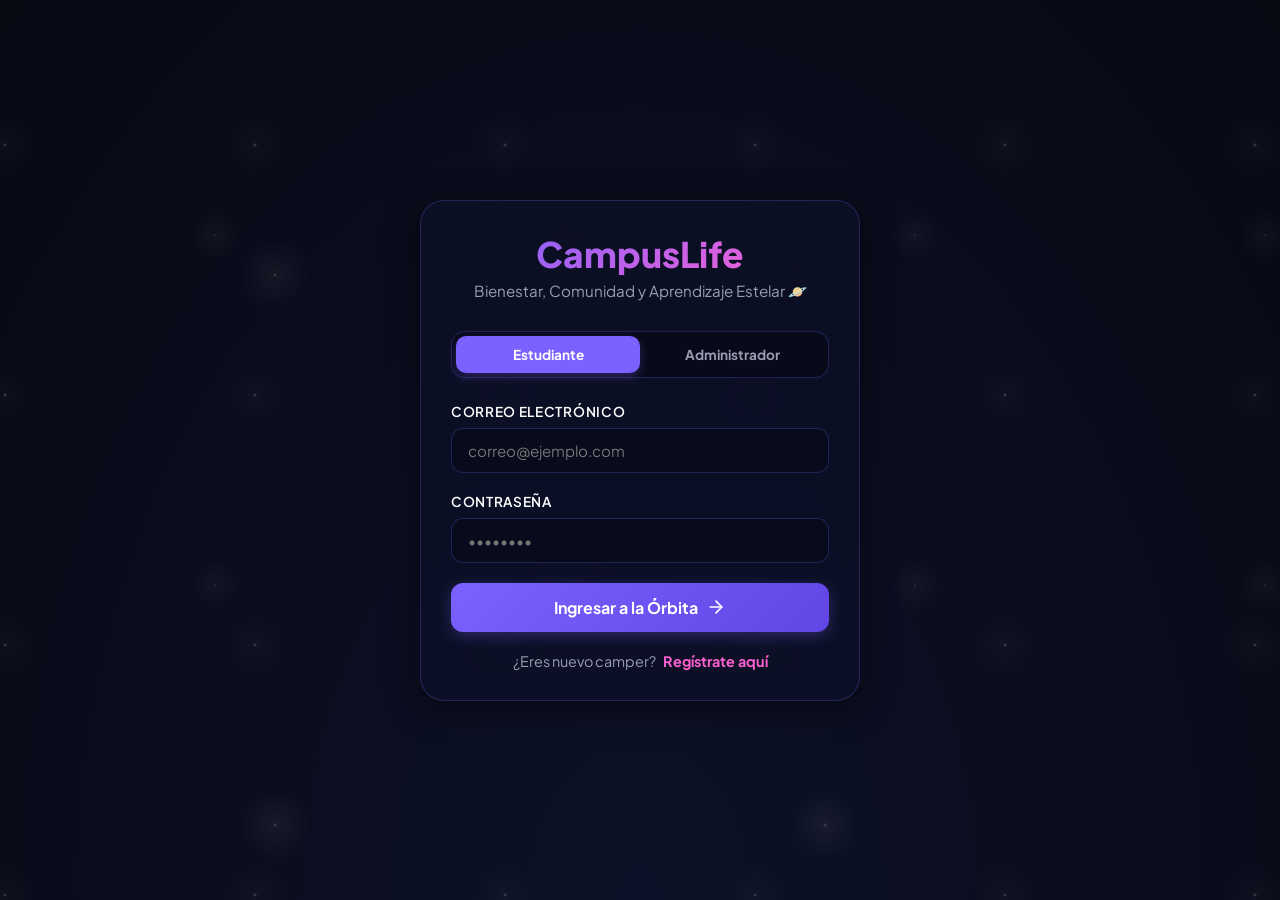
==== commit 42d5a1a3: "feat: :sparkles: Se realizaron varias funciones Se realizaron varias funciones" ====
--- a/index.html
+++ b/index.html
@@ -3,11 +3,12 @@
 <head>
     <meta charset="UTF-8">
     <meta name="viewport" content="width=device-width, initial-scale=1.0">
-    <title>AcompañaU - Portal Camper</title>
+    <title>CampusLife - Portal Camper</title>
     <link rel="stylesheet" href="css/styles.css">
     <link rel="preconnect" href="https://fonts.googleapis.com">
     <link rel="preconnect" href="https://fonts.gstatic.com" crossorigin>
     <link href="https://fonts.googleapis.com/css2?family=Plus+Jakarta+Sans:wght@400;500;600;700;800&display=swap" rel="stylesheet">
+    <script type="module" src="js/app.js" defer></script>
 </head>
 <body>
 
@@ -40,7 +41,7 @@
 
         <!-- Encabezado de la App -->
         <header id="app-main-header" class="student-header">
-            <span class="app-brand glow-text-purple">AcompañaU</span>
+            <span class="app-brand glow-text-purple">CampusLife</span>
             <span id="header-user-badge" class="student-badge">Camper Mode 🚀</span>
         </header>
 
@@ -455,8 +456,25 @@
         </nav>
 
     </div>
-
-    <!-- Cargar Scripts Modulares -->
-    <script type="module" src="js/app.js"></script>
+    <script type="module">
+        import { storage } from './js/storage.js';
+        setTimeout(() => {
+            const user = storage.get('currentUser');
+            
+            if (!user) {
+                // Si no hay sesión, va al login
+                window.location.href = './pages/login.html';
+            } else if (user.role === 'admin') {
+                // NUEVO: Si la sesión es de administrador, lo envía a admin.html
+                window.location.href = './pages/admin.html';
+            } else if (!user.onboarded) {
+                // Si es camper y le falta el onboarding
+                window.location.href = './pages/bienestar.html?step=onboarding';
+            } else {
+                // Si es camper regular
+                window.location.href = './pages/home.html';
+            }
+        }, 1500);
+    </script>
 </body>
 </html>
